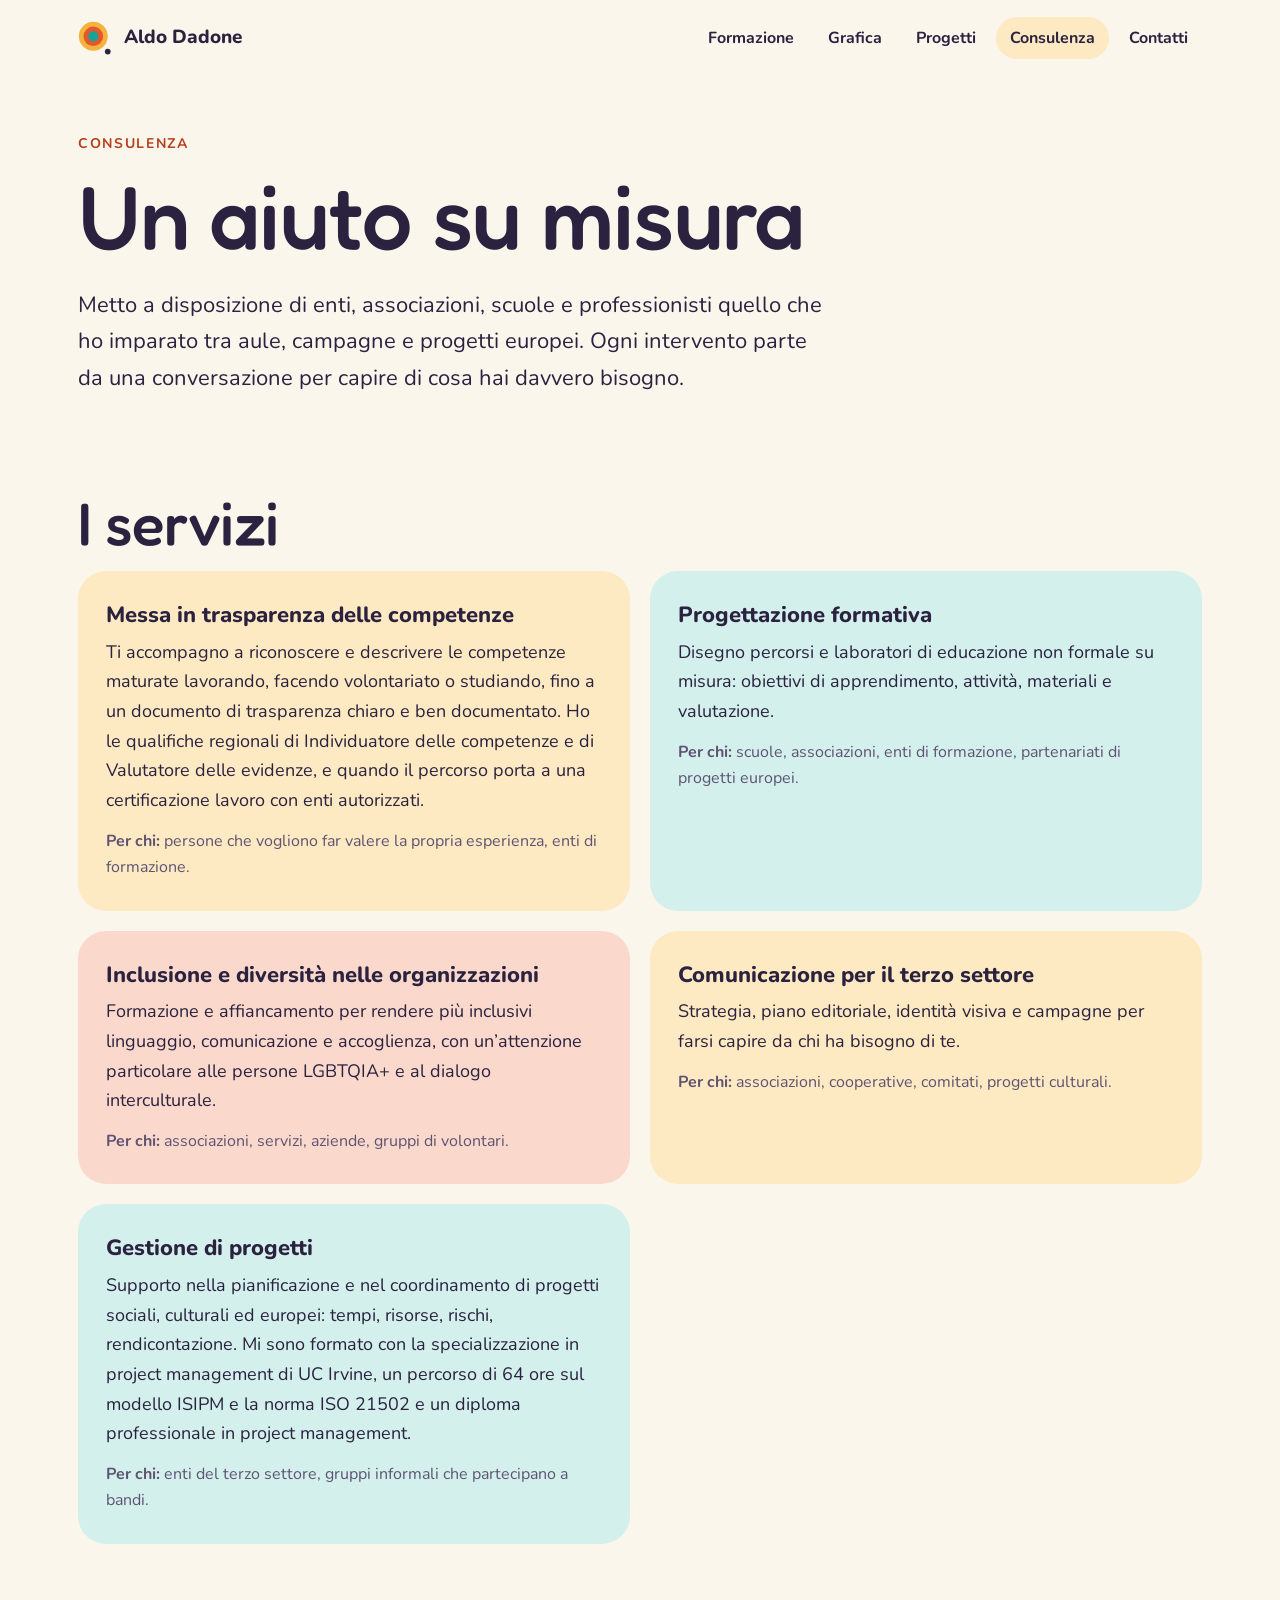
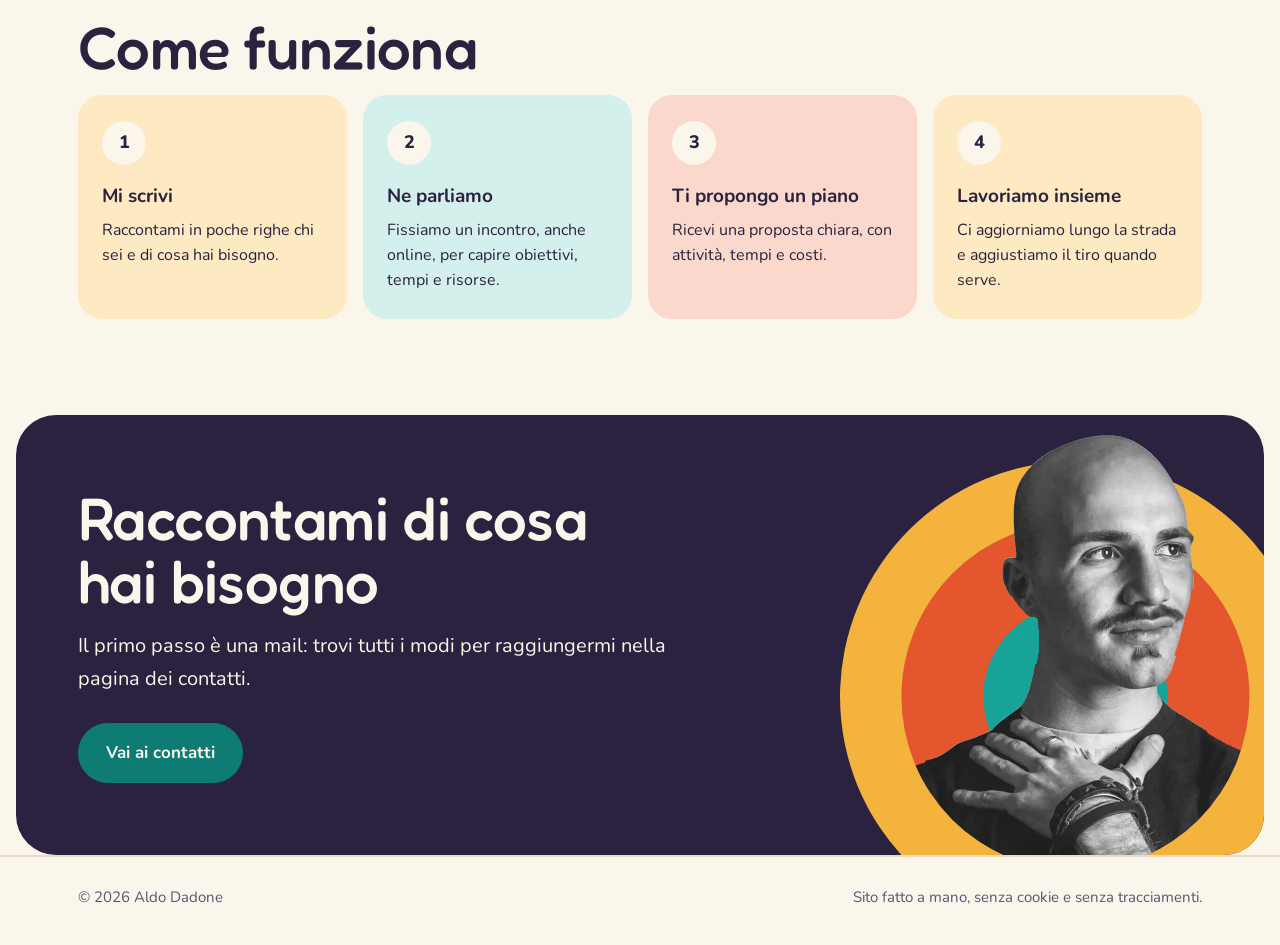
==== consulenza.html @ b2919d9d "Add files via upload" ====
<!doctype html>
<html lang="it">
<head>
<meta charset="utf-8">
<meta name="viewport" content="width=device-width, initial-scale=1, viewport-fit=cover">
<title>Consulenza · Aldo Dadone</title>
<meta name="description" content="Messa in trasparenza delle competenze, progettazione formativa, inclusione, comunicazione per il terzo settore e gestione di progetti.">
<meta property="og:title" content="Consulenza · Aldo Dadone">
<meta property="og:description" content="Messa in trasparenza delle competenze, progettazione formativa, inclusione, comunicazione per il terzo settore e gestione di progetti.">
<meta property="og:type" content="website">
<meta property="og:image" content="https://aldodadone.github.io/img/og.jpg">
<meta property="og:image:width" content="1200">
<meta property="og:image:height" content="630">
<meta name="twitter:card" content="summary_large_image">
<link rel="icon" href="img/icona.svg" type="image/svg+xml">
<link rel="stylesheet" href="css/style.css">
</head>
<body>
<header>
  <div class="wrap testata">
    <a class="marchio" href="index.html" aria-label="Aldo Dadone, pagina iniziale">
      <svg viewBox="0 0 40 40" aria-hidden="true"><circle cx="18" cy="18" r="17" fill="#F3B33D"/><circle cx="18" cy="18" r="11.5" fill="#E4572E"/><circle cx="18" cy="18" r="6" fill="#17A398"/><circle cx="35" cy="36" r="3.4" fill="currentColor"/></svg>
      Aldo Dadone
    </a>
    <nav aria-label="Pagine"><ul><li><a href="formazione.html">Formazione</a></li><li><a href="grafica.html">Grafica</a></li><li><a href="progetti.html">Progetti</a></li><li><a href="consulenza.html" aria-current="page">Consulenza</a></li><li><a href="contatti.html">Contatti</a></li></ul></nav>
    <details class="menu"><summary>Menu</summary><ul><li><a href="formazione.html">Formazione</a></li><li><a href="grafica.html">Grafica</a></li><li><a href="progetti.html">Progetti</a></li><li><a href="consulenza.html" aria-current="page">Consulenza</a></li><li><a href="contatti.html">Contatti</a></li></ul></details>
  </div>
</header>
<main>
<section class="wrap testa-pagina">
    <p class="occhiello">Consulenza</p>
    <h1>Un aiuto su misura</h1>
    <p class="lead">Metto a disposizione di enti, associazioni, scuole e professionisti quello che ho imparato tra aule, campagne e progetti europei. Ogni intervento parte da una conversazione per capire di cosa hai davvero bisogno.</p>
  </section>

  <section class="wrap blocco" aria-labelledby="t-serv">
    <h2 id="t-serv">I servizi</h2>
    <div class="schede due">
      <article class="scheda"><h3>Messa in trasparenza delle competenze</h3><p>Ti accompagno a riconoscere e descrivere le competenze maturate lavorando, facendo volontariato o studiando, fino a un documento di trasparenza chiaro e ben documentato. Ho le qualifiche regionali di Individuatore delle competenze e di Valutatore delle evidenze, e quando il percorso porta a una certificazione lavoro con enti autorizzati.</p><p class="chi"><b>Per chi:</b> persone che vogliono far valere la propria esperienza, enti di formazione.</p></article>
      <article class="scheda"><h3>Progettazione formativa</h3><p>Disegno percorsi e laboratori di educazione non formale su misura: obiettivi di apprendimento, attività, materiali e valutazione.</p><p class="chi"><b>Per chi:</b> scuole, associazioni, enti di formazione, partenariati di progetti europei.</p></article>
      <article class="scheda"><h3>Inclusione e diversità nelle organizzazioni</h3><p>Formazione e affiancamento per rendere più inclusivi linguaggio, comunicazione e accoglienza, con un’attenzione particolare alle persone LGBTQIA+ e al dialogo interculturale.</p><p class="chi"><b>Per chi:</b> associazioni, servizi, aziende, gruppi di volontari.</p></article>
      <article class="scheda"><h3>Comunicazione per il terzo settore</h3><p>Strategia, piano editoriale, identità visiva e campagne per farsi capire da chi ha bisogno di te.</p><p class="chi"><b>Per chi:</b> associazioni, cooperative, comitati, progetti culturali.</p></article>
      <article class="scheda"><h3>Gestione di progetti</h3><p>Supporto nella pianificazione e nel coordinamento di progetti sociali, culturali ed europei: tempi, risorse, rischi, rendicontazione. Mi sono formato con la specializzazione in project management di UC Irvine, un percorso di 64 ore sul modello ISIPM e la norma ISO 21502 e un diploma professionale in project management.</p><p class="chi"><b>Per chi:</b> enti del terzo settore, gruppi informali che partecipano a bandi.</p></article>
    </div>
  </section>

  <section class="wrap blocco" aria-labelledby="t-passi">
    <h2 id="t-passi">Come funziona</h2>
    <ol class="ciclo">
      <li><b>Mi scrivi</b><p>Raccontami in poche righe chi sei e di cosa hai bisogno.</p></li>
      <li><b>Ne parliamo</b><p>Fissiamo un incontro, anche online, per capire obiettivi, tempi e risorse.</p></li>
      <li><b>Ti propongo un piano</b><p>Ricevi una proposta chiara, con attività, tempi e costi.</p></li>
      <li><b>Lavoriamo insieme</b><p>Ci aggiorniamo lungo la strada e aggiustiamo il tiro quando serve.</p></li>
    </ol>
  </section>
  <section class="invito"><div class="wrap"><h2>Raccontami di cosa hai bisogno</h2><p>Il primo passo è una mail: trovi tutti i modi per raggiungermi nella pagina dei contatti.</p><a class="btn btn-pieno" href="contatti.html">Vai ai contatti</a></div><svg class="medaglione" viewBox="-24 0 948 994" role="img" aria-label="Ritratto di Aldo Dadone"><defs><clipPath id="cornice5"><circle cx="450" cy="520" r="346"/><rect x="-200" y="-200" width="1300" height="720"/></clipPath></defs><circle cx="450" cy="520" r="468" fill="#F3B33D"/><circle cx="450" cy="520" r="346" fill="#E4572E"/><circle cx="450" cy="520" r="183" fill="#17A398"/><image href="img/foto_cta.webp" x="0" y="0" width="900" height="904" clip-path="url(#cornice5)"/></svg></section>
</main>
<footer>
  <div class="wrap">
    <span>© 2026 Aldo Dadone</span>
    <span>Sito fatto a mano, senza cookie e senza tracciamenti.</span>
  </div>
</footer>
</body>
</html>
---- css/style.css ----
@font-face{font-family:Fredoka;font-weight:500;font-display:swap;src:url(../fonts/fredoka-latin-500-normal.woff2) format("woff2");unicode-range:U+0000-00FF,U+0131,U+0152-0153,U+02BB-02BC,U+02C6,U+02DA,U+02DC,U+0304,U+0308,U+0329,U+2000-206F,U+20AC,U+2122,U+2191,U+2193,U+2212,U+2215,U+FEFF,U+FFFD}
@font-face{font-family:Nunito;font-weight:400;font-display:swap;src:url(../fonts/nunito-latin-400-normal.woff2) format("woff2");unicode-range:U+0000-00FF,U+0131,U+0152-0153,U+02BB-02BC,U+02C6,U+02DA,U+02DC,U+0304,U+0308,U+0329,U+2000-206F,U+20AC,U+2122,U+2191,U+2193,U+2212,U+2215,U+FEFF,U+FFFD}
@font-face{font-family:Nunito;font-weight:700;font-display:swap;src:url(../fonts/nunito-latin-700-normal.woff2) format("woff2");unicode-range:U+0000-00FF,U+0131,U+0152-0153,U+02BB-02BC,U+02C6,U+02DA,U+02DC,U+0304,U+0308,U+0329,U+2000-206F,U+20AC,U+2122,U+2191,U+2193,U+2212,U+2215,U+FEFF,U+FFFD}
@font-face{font-family:Nunito;font-weight:800;font-display:swap;src:url(../fonts/nunito-latin-800-normal.woff2) format("woff2");unicode-range:U+0000-00FF,U+0131,U+0152-0153,U+02BB-02BC,U+02C6,U+02DA,U+02DC,U+0304,U+0308,U+0329,U+2000-206F,U+20AC,U+2122,U+2191,U+2193,U+2212,U+2215,U+FEFF,U+FFFD}
@font-face{font-family:Fredoka;font-weight:500;font-display:swap;src:url(../fonts/fredoka-latin-ext-500-normal.woff2) format("woff2");unicode-range:U+0100-02BA,U+02BD-02C5,U+02C7-02CC,U+02CE-02D7,U+02DD-02FF,U+1D00-1DBF,U+1E00-1E9F,U+1EF2-1EFF,U+2020,U+20A0-20AB,U+20AD-20C0,U+2113,U+2C60-2C7F,U+A720-A7FF}
@font-face{font-family:Nunito;font-weight:400;font-display:swap;src:url(../fonts/nunito-latin-ext-400-normal.woff2) format("woff2");unicode-range:U+0100-02BA,U+02BD-02C5,U+02C7-02CC,U+02CE-02D7,U+02DD-02FF,U+1D00-1DBF,U+1E00-1E9F,U+1EF2-1EFF,U+2020,U+20A0-20AB,U+20AD-20C0,U+2113,U+2C60-2C7F,U+A720-A7FF}
@font-face{font-family:Nunito;font-weight:700;font-display:swap;src:url(../fonts/nunito-latin-ext-700-normal.woff2) format("woff2");unicode-range:U+0100-02BA,U+02BD-02C5,U+02C7-02CC,U+02CE-02D7,U+02DD-02FF,U+1D00-1DBF,U+1E00-1E9F,U+1EF2-1EFF,U+2020,U+20A0-20AB,U+20AD-20C0,U+2113,U+2C60-2C7F,U+A720-A7FF}
@font-face{font-family:Nunito;font-weight:800;font-display:swap;src:url(../fonts/nunito-latin-ext-800-normal.woff2) format("woff2");unicode-range:U+0100-02BA,U+02BD-02C5,U+02C7-02CC,U+02CE-02D7,U+02DD-02FF,U+1D00-1DBF,U+1E00-1E9F,U+1EF2-1EFF,U+2020,U+20A0-20AB,U+20AD-20C0,U+2113,U+2C60-2C7F,U+A720-A7FF}


:root{
  --crema:#FBF6EC; --prugna:#2B2240; --terracotta:#E4572E; --terracotta-scuro:#B83F1C; --acqua:#17A398; --acqua-scuro:#0E7C73;
  --senape:#F3B33D; --senape-chiaro:#FDE9C2; --acqua-chiaro:#D3F0EC; --terracotta-chiaro:#FAD9CC;
  --fondo:var(--crema); --testo:var(--prugna); --tenue:#5E5373; --linea:#E7DBC5;
  --t1:var(--senape-chiaro); --t2:var(--acqua-chiaro); --t3:var(--terracotta-chiaro);
  --banda:var(--prugna); --banda-testo:var(--crema);
  --pulsante:var(--acqua-scuro); --pulsante-testo:var(--crema); --occhiello:var(--terracotta-scuro);
  --titoli:Fredoka,"Trebuchet MS",sans-serif; --testi:Nunito,"Segoe UI",Arial,sans-serif;
  color-scheme:light;
}
@media (prefers-color-scheme:dark){
  :root:not([data-theme="light"]){
    --fondo:var(--prugna); --testo:var(--crema); --tenue:#CDC3DB; --linea:#4A4064;
    --t1:#3D3356; --t2:#363A55; --t3:#45304C; --banda:#1F1830; --banda-testo:var(--crema);
    --pulsante:var(--senape); --pulsante-testo:var(--prugna); --occhiello:#F4A68E; color-scheme:dark;
  }
}
:root[data-theme="dark"]{
  --fondo:var(--prugna); --testo:var(--crema); --tenue:#CDC3DB; --linea:#4A4064;
  --t1:#3D3356; --t2:#363A55; --t3:#45304C; --banda:#1F1830; --banda-testo:var(--crema);
  --pulsante:var(--senape); --pulsante-testo:var(--prugna); --occhiello:#F4A68E; color-scheme:dark;
}
:root{box-sizing:border-box;padding-top:env(safe-area-inset-top,0px);padding-bottom:env(safe-area-inset-bottom,0px)}
html{scroll-padding-top:calc(env(safe-area-inset-top,0px) + 80px);scroll-behavior:smooth}
@media (prefers-reduced-motion:reduce){html{scroll-behavior:auto}}
*,*::before,*::after{box-sizing:inherit}
body{margin:0;background:var(--fondo);color:var(--testo);font:400 18px/1.65 var(--testi);-webkit-font-smoothing:antialiased}
img{max-width:100%;display:block}
a{color:inherit}
:focus-visible{outline:3px solid var(--acqua);outline-offset:3px;border-radius:8px}
.wrap{max-width:1180px;margin:0 auto;padding-inline:28px}
.occhiello{font-weight:700;font-size:14px;letter-spacing:.12em;text-transform:uppercase;color:var(--occhiello);margin:0 0 14px}
h1,h2{font-family:var(--titoli);font-weight:500;line-height:1.05;margin:0;letter-spacing:-.01em}
h3{font-weight:800;font-size:22px;line-height:1.3;margin:0 0 8px}
.btn{display:inline-flex;align-items:center;gap:10px;border-radius:999px;padding:14px 26px;font-weight:700;font-size:17px;text-decoration:none;border:2px solid transparent;transition:background .15s}
.btn-pieno{background:var(--pulsante);color:var(--pulsante-testo)}
.btn-pieno:hover{filter:brightness(1.08)}
.btn-vuoto{border-color:var(--testo)}
.btn-vuoto:hover{background:var(--t1)}

/* testata */
header{position:sticky;top:env(safe-area-inset-top,0px);z-index:10;background:var(--fondo)}
body::before{content:"";position:fixed;inset:0 0 auto;height:env(safe-area-inset-top,0px);z-index:11;background:var(--fondo)}
.testata{display:flex;align-items:center;gap:24px;height:76px}
.marchio{display:flex;align-items:center;gap:12px;text-decoration:none;font-weight:800;font-size:19px}
.marchio svg{width:34px;height:34px;flex:none}
nav ul{display:flex;gap:6px;list-style:none;margin:0;padding:0}
nav a{display:block;padding:8px 14px;border-radius:999px;text-decoration:none;font-weight:700;font-size:16px}
nav a:hover{background:var(--t2)}
.testata nav{margin-left:auto}
.lingua{display:flex;border:2px solid var(--testo);border-radius:999px;overflow:hidden;font-weight:800;font-size:14px}
.lingua a,.lingua span{padding:5px 12px;text-decoration:none}
.lingua span{background:var(--testo);color:var(--fondo)}
.menu{display:none}

/* apertura */
.apertura{display:grid;grid-template-columns:1.1fr .9fr;gap:40px;align-items:end;padding-top:40px}
.apertura .testo{padding-bottom:88px}
.apertura h1{font-size:clamp(64px,9vw,128px);margin-bottom:28px}
.apertura .lead{font-size:clamp(19px,1.8vw,22px);max-width:30em;margin:0 0 36px}
.azioni{display:flex;flex-wrap:wrap;gap:14px}
.ritratto{align-self:end;margin-right:-28px}
.ritratto img{width:100%;height:auto}

/* tre porte */
.porte{padding-block:96px 40px}
.porte h2,.lavori h2,.contatti h2{font-size:clamp(44px,5vw,64px);margin-bottom:16px}
.intro{max-width:36em;color:var(--tenue);margin:0 0 44px}
.griglia3{display:grid;grid-template-columns:repeat(3,1fr);gap:20px}
.porta{border-radius:28px;padding:32px 30px 30px;display:flex;flex-direction:column;text-decoration:none}
.porta:nth-child(1){background:var(--t1)} .porta:nth-child(2){background:var(--t2)} .porta:nth-child(3){background:var(--t3)}
.porta p{margin:0 0 24px;flex:1}
.porta .vai{font-weight:800;text-decoration:underline;text-underline-offset:4px;text-decoration-thickness:2px}
.porta:hover .vai{text-decoration-color:var(--terracotta)}
.porta .icona{width:52px;height:52px;border-radius:50%;display:grid;place-items:center;margin-bottom:22px;background:var(--fondo)}
.porta .icona svg{width:26px;height:26px}

/* lavori */
.lavori{padding-block:72px 96px}
.mosaico{columns:3;column-gap:20px}
.lavoro{break-inside:avoid;margin:0 0 20px;border-radius:24px;overflow:hidden;background:var(--t1)}
.lavoro:nth-child(3n+2){background:var(--t2)} .lavoro:nth-child(3n){background:var(--t3)}
.lavoro img{width:100%;height:auto}
.lavoro figcaption{padding:18px 22px 22px}
.lavoro figcaption b{display:block;font-weight:800;font-size:19px;line-height:1.3}
.lavoro figcaption span{display:block;color:var(--tenue);font-size:16px;line-height:1.5;margin-top:4px}

/* chi sono */
.banda{background:var(--banda);color:var(--banda-testo);border-radius:40px;margin:0 16px;padding:96px 0}
.banda .wrap{display:grid;grid-template-columns:1.2fr 1fr;gap:56px;align-items:center}
.banda blockquote{margin:0;font-family:var(--titoli);font-weight:500;font-size:clamp(44px,4.6vw,60px);line-height:1.1}
.banda .occhiello{color:var(--senape)}
.banda p{margin:0 0 20px}
.banda .btn-vuoto{border-color:var(--banda-testo)}
.banda .btn-vuoto:hover{background:#3D3356}

/* contatti */
.contatti{position:relative;overflow:hidden;padding-block:120px}
.contatti .wrap{position:relative;z-index:1}
.contatti p{max-width:30em;margin:0 0 32px;font-size:20px}
.cerchi{position:absolute;right:-120px;bottom:-140px;width:460px;height:460px;z-index:0}
footer{border-top:2px solid var(--linea);padding:28px 0 36px;color:var(--tenue);font-size:15px}
footer .wrap{display:flex;flex-wrap:wrap;justify-content:space-between;gap:12px}

@media (max-width:960px){
  .apertura{grid-template-columns:1fr;gap:0;padding-top:24px}
  .apertura .testo{padding-bottom:24px}
  .ritratto{max-width:520px;justify-self:end;margin-right:-28px}
  .griglia3{grid-template-columns:1fr}
  .mosaico{columns:2}
  .banda .wrap{grid-template-columns:1fr;gap:28px}
  .testata nav{display:none}
  .menu{display:block;margin-left:auto;position:relative}
  .menu summary{list-style:none;cursor:pointer;font-weight:800;padding:8px 16px;border:2px solid var(--testo);border-radius:999px}
  .menu summary::-webkit-details-marker{display:none}
  .menu ul{position:absolute;right:0;top:52px;background:var(--fondo);border:2px solid var(--testo);border-radius:20px;padding:10px;list-style:none;margin:0;min-width:200px}
  .menu a{display:block;padding:10px 14px;border-radius:12px;text-decoration:none;font-weight:700}
  .menu a:hover{background:var(--t2)}
}
@media (max-width:600px){
  body{font-size:17px}
  .wrap{padding-inline:20px}
  .ritratto{justify-self:end;margin-right:-20px;max-width:88%}
  .mosaico{columns:1}
  .banda{margin:0 8px;border-radius:28px;padding:64px 0}
  .porte{padding-top:64px}
  .contatti{padding-block:80px 160px}
  .cerchi{width:300px;height:300px;right:-90px;bottom:-110px}
  .lingua{display:none}
}

/* pagine interne */
nav a[aria-current="page"]{background:var(--t1)}
.menu a[aria-current="page"]{background:var(--t1)}
.testa-pagina{padding-block:56px 24px;position:relative}
.testa-pagina h1{font-size:clamp(56px,7vw,96px);margin-bottom:24px}
.testa-pagina .lead{font-size:clamp(19px,1.8vw,22px);max-width:34em;margin:0}
.blocco{padding-block:72px 0}
.blocco h2{font-size:clamp(44px,5vw,60px);margin-bottom:16px}
.blocco:last-of-type{padding-bottom:96px}
.ciclo{list-style:none;margin:0;padding:0;display:grid;grid-template-columns:repeat(4,1fr);gap:16px;counter-reset:c}
.ciclo li{border-radius:24px;padding:26px 24px;background:var(--t1);counter-increment:c;position:relative}
.ciclo li:nth-child(2){background:var(--t2)} .ciclo li:nth-child(3){background:var(--t3)} .ciclo li:nth-child(4){background:var(--t1)}
.ciclo li::before{content:counter(c);display:grid;place-items:center;width:44px;height:44px;border-radius:50%;background:var(--fondo);font-weight:800;margin-bottom:16px}
.ciclo b{display:block;font-size:19px;margin-bottom:6px}
.ciclo p{margin:0;font-size:16px;line-height:1.55}
.schede{display:grid;grid-template-columns:repeat(3,1fr);gap:20px}
.schede.due{grid-template-columns:repeat(2,1fr)}
.scheda{border-radius:28px;padding:30px 28px;background:var(--t1)}
.scheda:nth-child(3n+2){background:var(--t2)} .scheda:nth-child(3n){background:var(--t3)}
.scheda p{margin:0 0 12px}
.scheda p:last-child{margin-bottom:0}
.scheda .chi{font-size:16px;color:var(--tenue)}
.scheda .ruolo{font-size:16px}
.scheda .quando{font-weight:800;font-size:15px;color:var(--occhiello);margin:0 0 8px}
.scheda a.vai{font-weight:800;text-underline-offset:4px;text-decoration-thickness:2px}
.temi{display:flex;flex-wrap:wrap;gap:12px;list-style:none;margin:0;padding:0}
.temi li{border-radius:999px;padding:12px 22px;font-weight:700;background:var(--t2)}
.temi li:nth-child(3n+2){background:var(--t1)} .temi li:nth-child(3n){background:var(--t3)}
.percorso{list-style:none;margin:0;padding:0;border-left:3px solid var(--linea);margin-left:10px}
.percorso li{position:relative;padding:0 0 32px 34px;max-width:46em}
.percorso li::before{content:"";position:absolute;left:-12px;top:6px;width:21px;height:21px;border-radius:50%;background:var(--senape);border:4px solid var(--fondo)}
.percorso li:nth-child(3n+2)::before{background:var(--terracotta)} .percorso li:nth-child(3n)::before{background:var(--acqua)}
.percorso .quando{font-weight:800;font-size:15px;color:var(--occhiello)}
.percorso b{display:block;font-size:20px;margin:2px 0 4px}
.percorso p{margin:0}
.elenco{margin:0;padding:0;list-style:none;display:grid;gap:12px;max-width:46em}
.elenco li{padding-left:30px;position:relative}
.elenco li::before{content:"";position:absolute;left:0;top:.5em;width:14px;height:14px;border-radius:50%;background:var(--acqua)}
.invito{margin:96px 16px 0;border-radius:40px;background:var(--banda);color:var(--banda-testo);padding:72px 0;position:relative;overflow:hidden}
.invito h2{font-size:clamp(44px,5vw,60px);margin-bottom:16px;max-width:14em}
.invito p{max-width:32em;margin:0 0 28px;font-size:20px}
.invito .wrap{position:relative;z-index:1}
.invito .cerchi{right:-140px;bottom:-170px;width:420px;height:420px}
.consulenza-home{padding-block:24px 96px}
.consulenza-home .riquadro{border-radius:40px;background:var(--t2);padding:56px;display:grid;grid-template-columns:1.1fr 1fr;gap:40px;align-items:center}
.consulenza-home h2{font-size:clamp(44px,5vw,60px);margin-bottom:16px}
.consulenza-home p{margin:0 0 24px}
.consulenza-home ul{margin:0;padding:0;list-style:none;display:grid;gap:10px}
.consulenza-home li{background:var(--fondo);border-radius:999px;padding:12px 22px;font-weight:700}
.contatti-grandi{display:grid;grid-template-columns:repeat(2,1fr);gap:20px}
.contatto{border-radius:28px;padding:34px 30px;background:var(--t1);text-decoration:none;display:block}
.contatto:nth-child(2){background:var(--t2)}
.contatto .etichetta{display:block;font-weight:800;color:var(--tenue);font-size:15px;margin-bottom:6px}
.contatto .valore{display:block;font-weight:800;font-size:clamp(22px,2.6vw,30px);word-break:break-word}
.contatto:hover .valore{text-decoration:underline;text-underline-offset:5px;text-decoration-thickness:2px}
.altri-lavori{text-align:left;margin-top:8px}
@media (max-width:960px){
  .ciclo{grid-template-columns:repeat(2,1fr)}
  .schede,.schede.due{grid-template-columns:1fr}
  .consulenza-home .riquadro{grid-template-columns:1fr;padding:40px 28px}
  .contatti-grandi{grid-template-columns:1fr}
}
@media (max-width:600px){
  .ciclo{grid-template-columns:1fr}
  .invito{margin:72px 8px 0;border-radius:28px;padding:56px 0 150px}
  .invito .cerchi{width:280px;height:280px;right:-80px;bottom:-110px}
  .consulenza-home .riquadro{border-radius:28px;padding:32px 22px}
}

/* foto nel riquadro finale */
.invito{min-height:440px;display:flex;align-items:center}
.invito .wrap{z-index:2;width:100%}
.invito .ritratto-cta{position:absolute;right:0;bottom:0;height:min(100%,460px);width:auto;z-index:1;pointer-events:none}
@media (min-width:961px){.invito .wrap{padding-right:min(440px,38vw)}}
@media (max-width:960px){
  .invito{display:block;padding-bottom:330px}
  .invito .ritratto-cta{height:310px}
}
@media (max-width:600px){
  .invito{padding-bottom:290px}
  .invito .ritratto-cta{height:270px}
}

.invito .cerchi{right:12px;top:-24px;bottom:auto;width:340px;height:340px}
@media (max-width:960px){.invito .cerchi{right:4px;top:auto;bottom:92px;width:250px;height:250px}}
@media (max-width:600px){.invito .cerchi{right:0;top:auto;bottom:80px;width:220px;height:220px}}
@media (min-width:961px){.invito .ritratto-cta{height:min(90%,400px)}.invito .cerchi{top:20px;right:20px;width:330px;height:330px}}

/* cerchi grandi dietro la foto */
main{overflow-x:clip}
.ritratto{position:relative;overflow:hidden;padding-top:9%}
.ritratto img{position:relative;z-index:1}
.ritratto .cerchi-foto{position:absolute;left:50%;bottom:-16%;width:104%;height:auto;transform:translateX(-50%);z-index:0}
@media (min-width:961px){
  .invito .wrap{padding-right:min(520px,45vw)}
  .invito .cerchi{top:auto;right:-90px;bottom:-150px;width:560px;height:560px}
}
@media (max-width:960px){.invito .cerchi{top:auto;right:-76px;bottom:-120px;width:460px;height:460px}}
@media (max-width:600px){.invito .cerchi{right:-66px;bottom:-100px;width:400px;height:400px}}
.ritratto{overflow:visible;clip-path:inset(-60% -60% 0 -60%)}
.ritratto .cerchi-foto{width:116%;bottom:-24%}
@media (min-width:961px){.invito .wrap{padding-right:min(560px,50vw)}}
/* margini laterali su tablet e telefono */
@media (max-width:960px){
  .ritratto{justify-self:center;margin:0 auto;max-width:min(78%,440px)}
  .banda,.invito{margin-left:28px;margin-right:28px}
}
@media (max-width:600px){
  .ritratto{max-width:min(80%,340px)}
  .banda,.invito{margin-left:20px;margin-right:20px}
}

/* medaglione: foto nella cornice circolare */
.ritratto{clip-path:none;overflow:visible;padding-top:0;margin-right:0;align-self:center}
.ritratto .medaglione{display:block;width:100%;height:auto}
.apertura{align-items:center;padding-bottom:32px}
.apertura .testo{padding-bottom:24px}
.invito .medaglione{position:absolute;right:-50px;bottom:-80px;height:500px;width:auto;z-index:1;pointer-events:none}
@media (max-width:960px){
  .ritratto{max-width:min(70%,420px)}
  .invito .medaglione{height:420px;right:-40px;bottom:-90px}
}
@media (max-width:600px){
  .ritratto{max-width:min(82%,340px)}
  .invito .medaglione{height:340px;right:-30px;bottom:-70px}
}
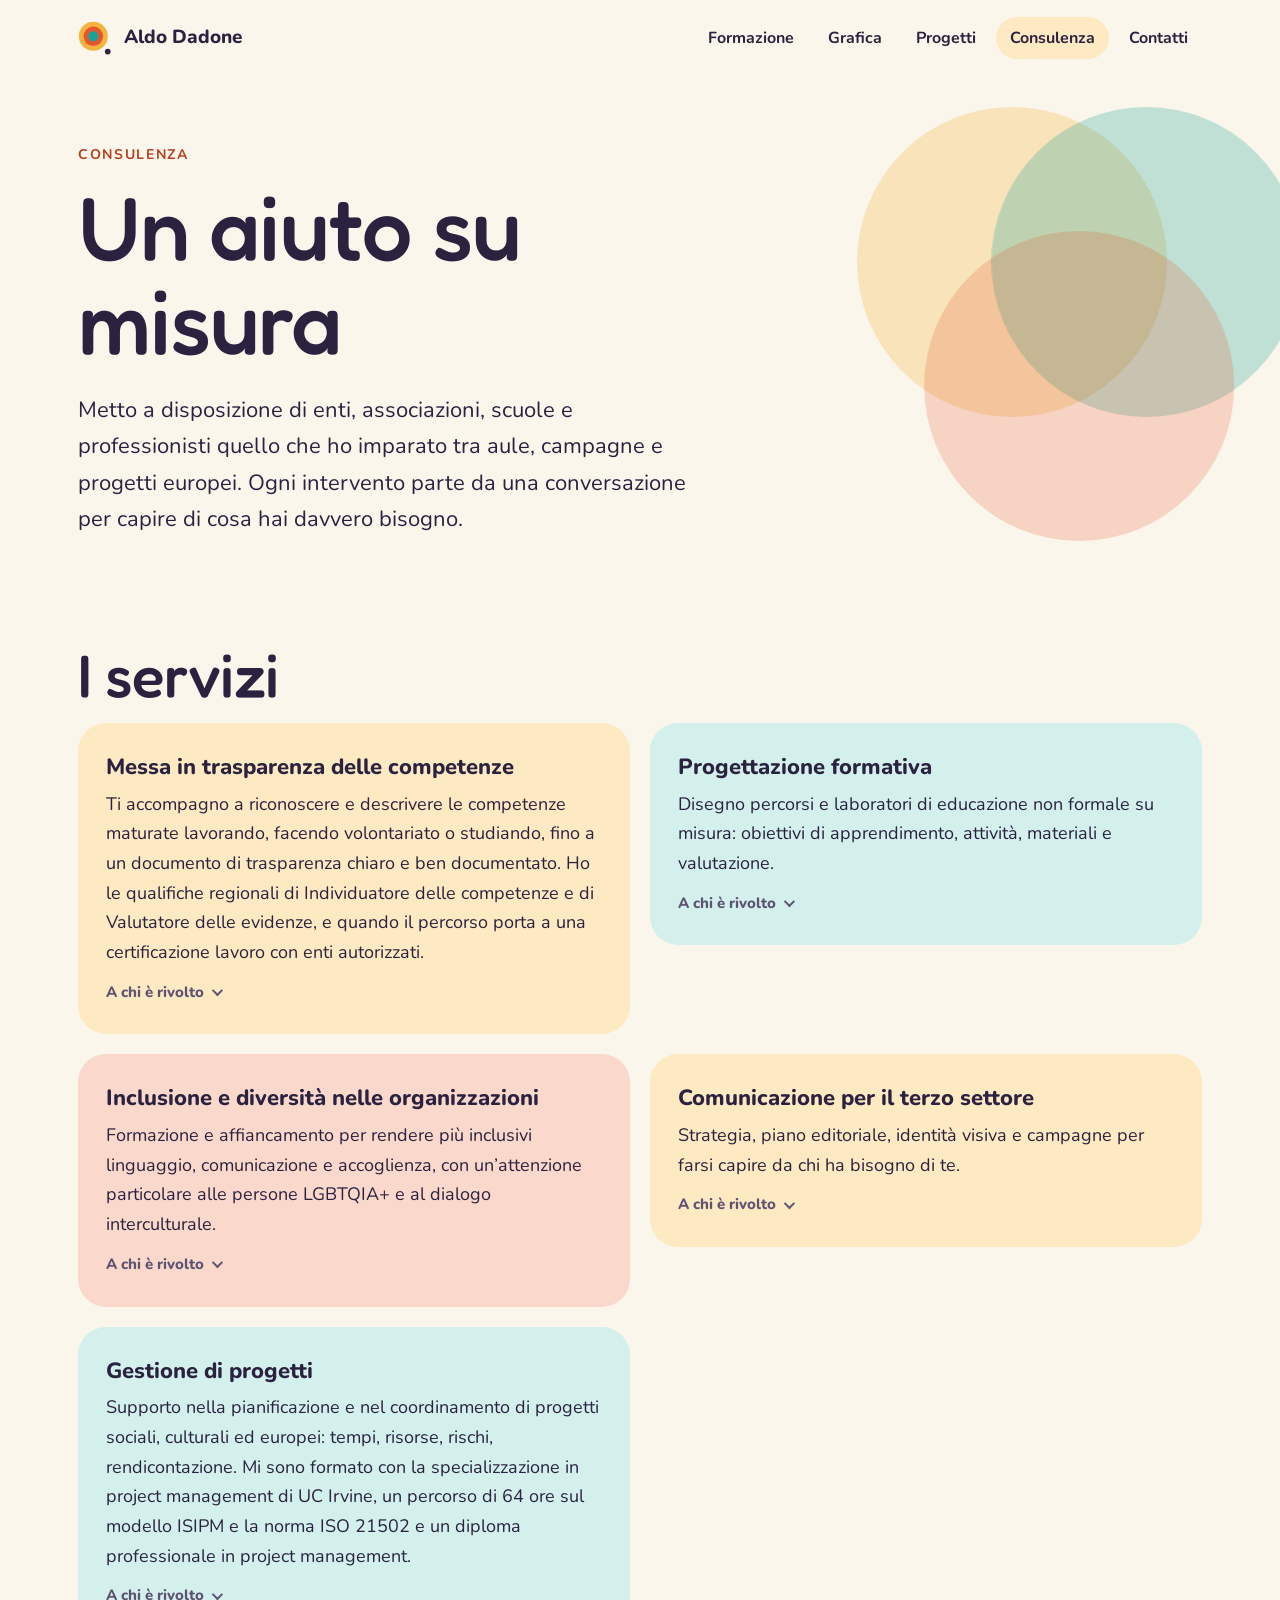
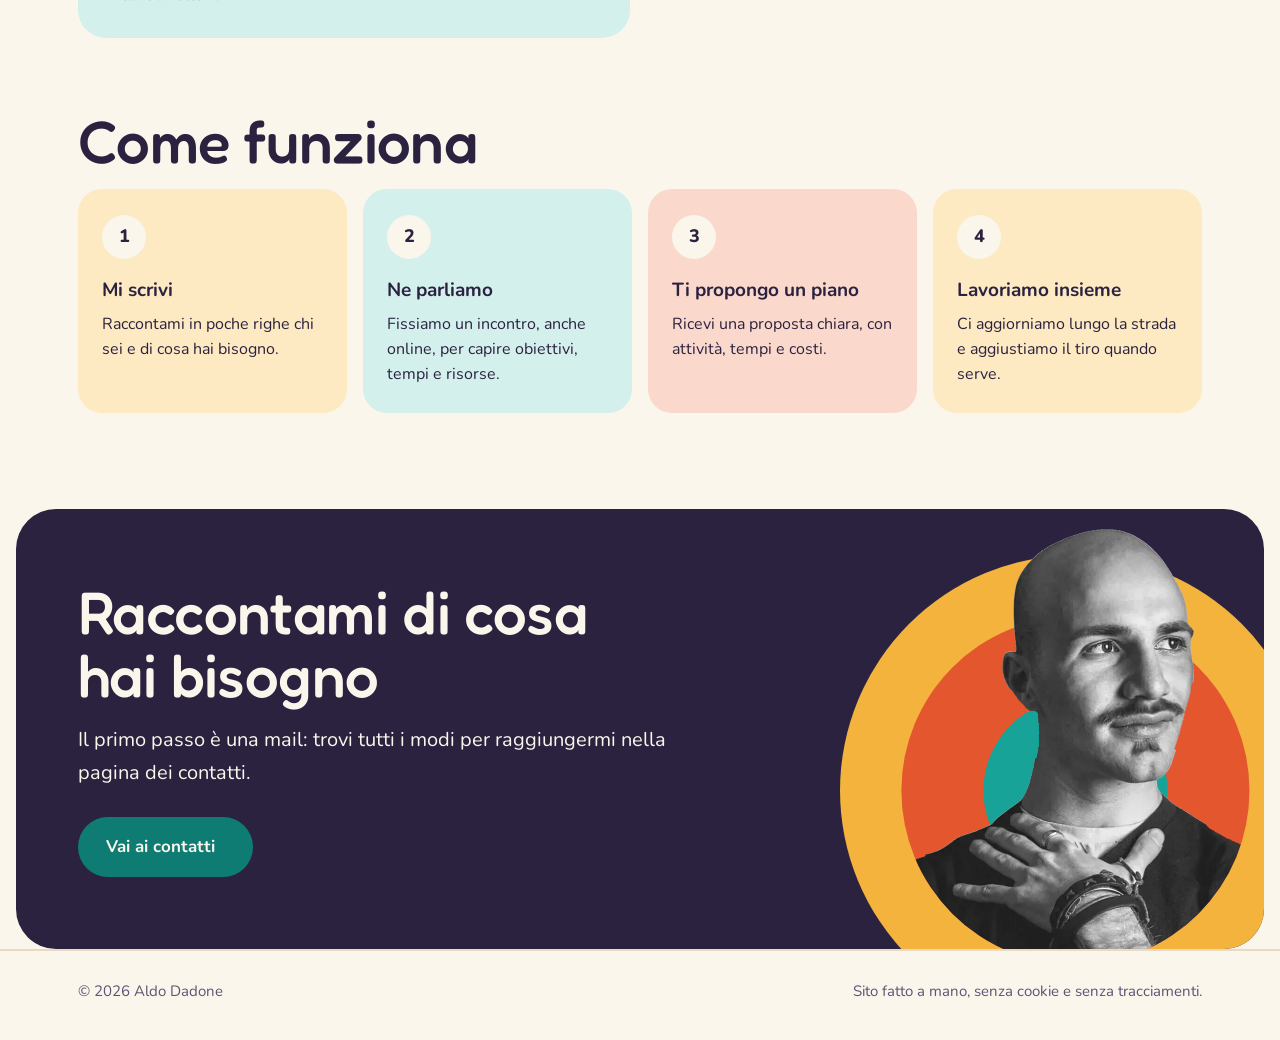
==== commit 0abae51e: "Add files via upload" ====
--- a/consulenza.html
+++ b/consulenza.html
@@ -27,7 +27,7 @@
   </div>
 </header>
 <main>
-<section class="wrap testa-pagina">
+<div class="sfondo-wrap" aria-hidden="true"><svg class="sfondo" viewBox="0 0 1200 760" preserveAspectRatio="xMidYMin meet"><circle cx="960" cy="180" r="150" fill="#F3B33D" fill-opacity="0.28" style="--dx:-260px;--dy:-120px;animation:incontro 0.77s cubic-bezier(.2,.8,.2,1) 0.06s both"/><circle cx="1090" cy="180" r="150" fill="#17A398" fill-opacity="0.26" style="--dx:260px;--dy:-120px;animation:incontro 0.77s cubic-bezier(.2,.8,.2,1) 0.14s both"/><circle cx="1025" cy="300" r="150" fill="#E4572E" fill-opacity="0.22" style="--dx:0px;--dy:260px;animation:incontro 0.77s cubic-bezier(.2,.8,.2,1) 0.22s both"/></svg></div><section class="wrap testa-pagina">
     <p class="occhiello">Consulenza</p>
     <h1>Un aiuto su misura</h1>
     <p class="lead">Metto a disposizione di enti, associazioni, scuole e professionisti quello che ho imparato tra aule, campagne e progetti europei. Ogni intervento parte da una conversazione per capire di cosa hai davvero bisogno.</p>
@@ -36,11 +36,11 @@
   <section class="wrap blocco" aria-labelledby="t-serv">
     <h2 id="t-serv">I servizi</h2>
     <div class="schede due">
-      <article class="scheda"><h3>Messa in trasparenza delle competenze</h3><p>Ti accompagno a riconoscere e descrivere le competenze maturate lavorando, facendo volontariato o studiando, fino a un documento di trasparenza chiaro e ben documentato. Ho le qualifiche regionali di Individuatore delle competenze e di Valutatore delle evidenze, e quando il percorso porta a una certificazione lavoro con enti autorizzati.</p><p class="chi"><b>Per chi:</b> persone che vogliono far valere la propria esperienza, enti di formazione.</p></article>
-      <article class="scheda"><h3>Progettazione formativa</h3><p>Disegno percorsi e laboratori di educazione non formale su misura: obiettivi di apprendimento, attività, materiali e valutazione.</p><p class="chi"><b>Per chi:</b> scuole, associazioni, enti di formazione, partenariati di progetti europei.</p></article>
-      <article class="scheda"><h3>Inclusione e diversità nelle organizzazioni</h3><p>Formazione e affiancamento per rendere più inclusivi linguaggio, comunicazione e accoglienza, con un’attenzione particolare alle persone LGBTQIA+ e al dialogo interculturale.</p><p class="chi"><b>Per chi:</b> associazioni, servizi, aziende, gruppi di volontari.</p></article>
-      <article class="scheda"><h3>Comunicazione per il terzo settore</h3><p>Strategia, piano editoriale, identità visiva e campagne per farsi capire da chi ha bisogno di te.</p><p class="chi"><b>Per chi:</b> associazioni, cooperative, comitati, progetti culturali.</p></article>
-      <article class="scheda"><h3>Gestione di progetti</h3><p>Supporto nella pianificazione e nel coordinamento di progetti sociali, culturali ed europei: tempi, risorse, rischi, rendicontazione. Mi sono formato con la specializzazione in project management di UC Irvine, un percorso di 64 ore sul modello ISIPM e la norma ISO 21502 e un diploma professionale in project management.</p><p class="chi"><b>Per chi:</b> enti del terzo settore, gruppi informali che partecipano a bandi.</p></article>
+      <article class="scheda servizio" tabindex="0"><h3>Messa in trasparenza delle competenze</h3><p>Ti accompagno a riconoscere e descrivere le competenze maturate lavorando, facendo volontariato o studiando, fino a un documento di trasparenza chiaro e ben documentato. Ho le qualifiche regionali di Individuatore delle competenze e di Valutatore delle evidenze, e quando il percorso porta a una certificazione lavoro con enti autorizzati.</p><p class="perchi-tit">A chi è rivolto</p><div class="perchi"><div><ul class="tag"><li>Persone con esperienza da valorizzare</li><li>Enti di formazione</li></ul></div></div></article>
+      <article class="scheda servizio" tabindex="0"><h3>Progettazione formativa</h3><p>Disegno percorsi e laboratori di educazione non formale su misura: obiettivi di apprendimento, attività, materiali e valutazione.</p><p class="perchi-tit">A chi è rivolto</p><div class="perchi"><div><ul class="tag"><li>Scuole</li><li>Associazioni</li><li>Enti di formazione</li><li>Partenariati europei</li></ul></div></div></article>
+      <article class="scheda servizio" tabindex="0"><h3>Inclusione e diversità nelle organizzazioni</h3><p>Formazione e affiancamento per rendere più inclusivi linguaggio, comunicazione e accoglienza, con un’attenzione particolare alle persone LGBTQIA+ e al dialogo interculturale.</p><p class="perchi-tit">A chi è rivolto</p><div class="perchi"><div><ul class="tag"><li>Associazioni</li><li>Servizi</li><li>Aziende</li><li>Gruppi di volontari</li></ul></div></div></article>
+      <article class="scheda servizio" tabindex="0"><h3>Comunicazione per il terzo settore</h3><p>Strategia, piano editoriale, identità visiva e campagne per farsi capire da chi ha bisogno di te.</p><p class="perchi-tit">A chi è rivolto</p><div class="perchi"><div><ul class="tag"><li>Associazioni</li><li>Cooperative</li><li>Comitati</li><li>Progetti culturali</li></ul></div></div></article>
+      <article class="scheda servizio" tabindex="0"><h3>Gestione di progetti</h3><p>Supporto nella pianificazione e nel coordinamento di progetti sociali, culturali ed europei: tempi, risorse, rischi, rendicontazione. Mi sono formato con la specializzazione in project management di UC Irvine, un percorso di 64 ore sul modello ISIPM e la norma ISO 21502 e un diploma professionale in project management.</p><p class="perchi-tit">A chi è rivolto</p><div class="perchi"><div><ul class="tag"><li>Enti del terzo settore</li><li>Gruppi che partecipano a bandi</li></ul></div></div></article>
     </div>
   </section>
 
--- a/css/style.css
+++ b/css/style.css
@@ -265,3 +265,95 @@
   .ritratto{max-width:min(82%,340px)}
   .invito .medaglione{height:340px;right:-30px;bottom:-70px}
 }
+
+/* animazioni al passaggio del mouse */
+.cornice-img{overflow:hidden}
+.cornice-img img{display:block;width:100%;height:auto}
+.porta,.scheda,.contatto{position:relative;overflow:hidden;isolation:isolate}
+.porta>*,.scheda>*,.contatto>*{position:relative;z-index:1}
+@media (hover:hover) and (prefers-reduced-motion:no-preference){
+  /* card: un cerchio senape cresce dall'angolo */
+  .porta::before,.scheda::before,.contatto::before{content:"";position:absolute;z-index:0;right:-60px;bottom:-60px;width:120px;height:120px;border-radius:50%;background:var(--senape);opacity:.35;transform:scale(0);transition:transform .6s cubic-bezier(.2,.8,.2,1)}
+  .porta:hover::before,.scheda:hover::before,.contatto:hover::before{transform:scale(7)}
+  /* lavori: zoom nella cornice e titolo sottolineato */
+  .lavoro .cornice-img img{transition:transform .6s cubic-bezier(.2,.8,.2,1)}
+  .lavoro:hover .cornice-img img{transform:scale(1.06)}
+  .lavoro figcaption b{display:inline;background:linear-gradient(var(--terracotta),var(--terracotta)) left bottom/0 3px no-repeat;transition:background-size .4s}
+  .lavoro:hover figcaption b{background-size:100% 3px}
+  /* pulsanti: compare un pallino a destra */
+  .btn{transition:padding .3s,filter .15s,background .15s}
+  .btn::after{content:"";width:0;height:10px;border-radius:50%;background:currentColor;transition:width .3s,margin .3s;flex:none}
+  .btn:hover{padding-right:22px}
+  .btn:hover::after{width:10px}
+  /* menu: pallino terracotta sotto la voce */
+  nav a{position:relative}
+  nav a:hover{background:none}
+  nav a[aria-current="page"]:hover{background:var(--t1)}
+  nav a::after{content:"";position:absolute;left:50%;bottom:-2px;width:7px;height:7px;margin-left:-3.5px;border-radius:50%;background:var(--terracotta);transform:scale(0);transition:transform .3s cubic-bezier(.3,1.6,.5,1)}
+  nav a:hover::after{transform:scale(1)}
+  /* foto: gli anelli si allargano uno dopo l'altro */
+  .medaglione>circle{transform-box:fill-box;transform-origin:center;transition:transform .6s cubic-bezier(.2,.8,.2,1)}
+  .ritratto:hover .medaglione>circle:nth-of-type(1),.invito:hover .medaglione>circle:nth-of-type(1){transform:scale(1.04)}
+  .ritratto:hover .medaglione>circle:nth-of-type(2),.invito:hover .medaglione>circle:nth-of-type(2){transform:scale(1.06);transition-delay:.05s}
+  .ritratto:hover .medaglione>circle:nth-of-type(3),.invito:hover .medaglione>circle:nth-of-type(3){transform:scale(1.14);transition-delay:.1s}
+}
+
+/* --- ritocchi richiesti --- */
+.medaglione{overflow:visible}
+.contatto .icona{width:52px;height:52px;border-radius:50%;display:grid;place-items:center;margin-bottom:22px;background:var(--fondo)}
+.contatto .icona svg{width:26px;height:26px}
+.perchi-tit{font-weight:800;font-size:15px;color:var(--tenue);margin:4px 0 0!important;display:flex;align-items:center;gap:8px}
+.perchi-tit::after{content:"";width:8px;height:8px;border-right:2px solid currentColor;border-bottom:2px solid currentColor;transform:rotate(45deg) translateY(-2px);transition:transform .3s}
+.perchi{display:grid;grid-template-rows:0fr;transition:grid-template-rows .45s cubic-bezier(.2,.8,.2,1)}
+.perchi>div{overflow:hidden}
+.tag{display:flex;flex-wrap:wrap;gap:8px;list-style:none;margin:0;padding:14px 0 2px}
+.tag li{background:var(--fondo);border-radius:999px;padding:6px 14px;font-weight:700;font-size:15px}
+.servizio:hover .perchi,.servizio:focus-within .perchi,.servizio:focus .perchi{grid-template-rows:1fr}
+.servizio:hover .perchi-tit::after,.servizio:focus .perchi-tit::after{transform:rotate(225deg) translateY(-2px)}
+.schede.due:has(.servizio){align-items:start}
+@media (hover:none){.perchi{grid-template-rows:1fr}.perchi-tit::after{display:none}}
+@media (prefers-reduced-motion:reduce){.perchi{transition:none}}
+@media (hover:hover) and (prefers-reduced-motion:no-preference){
+  /* ogni card cresce con il cerchio del proprio colore */
+  .porta:nth-child(1)::before,.scheda:nth-child(3n+1)::before,.contatto:nth-child(1)::before{background:var(--senape)}
+  .porta:nth-child(2)::before,.scheda:nth-child(3n+2)::before,.contatto:nth-child(2)::before{background:var(--acqua)}
+  .porta:nth-child(3)::before,.scheda:nth-child(3n)::before{background:var(--terracotta)}
+  /* lavori: anche una leggera rotazione, alternata */
+  .lavoro{transition:transform .45s cubic-bezier(.2,.8,.2,1)}
+  .lavoro:hover{transform:rotate(-1.5deg)}
+  .lavoro:nth-child(even):hover{transform:rotate(1.5deg)}
+  /* consulenza in home: le voci si allargano */
+  .consulenza-home li{transition:transform .3s cubic-bezier(.2,.8,.2,1),background .3s}
+  .consulenza-home li:hover{transform:scale(1.04)}
+}
+
+/* sfondi illustrati */
+main{position:relative}
+.sfondo-wrap{position:absolute;left:0;right:0;top:0;display:flex;justify-content:center;pointer-events:none;z-index:0;overflow:hidden}
+.sfondo{width:min(1240px,100%);height:auto;flex:none;overflow:visible}
+main>section{position:relative;z-index:1}
+.sfondo [style*="animation"]{transform-box:fill-box;transform-origin:center}
+.aereo-fermo{display:none}
+@media (min-width:601px){
+  .testa-pagina{min-height:calc(min(1240px,100vw)*.4);display:flex;flex-direction:column;justify-content:center}
+  .testa-pagina h1,.testa-pagina .lead{max-width:min(640px,56%)}
+}
+@media (max-width:600px){.sfondo-wrap{opacity:.45}}
+@media (prefers-color-scheme:dark){:root:not([data-theme="light"]) .sfondo-wrap{opacity:.4}}
+:root[data-theme="dark"] .sfondo-wrap{opacity:.4}
+.credito{font-size:14px;color:var(--tenue);margin:24px 0 0}
+.credito a{color:inherit}
+@keyframes pop{from{transform:scale(0);opacity:0}to{transform:scale(1);opacity:1}}
+@keyframes pulsa{0%,100%{transform:scale(1)}50%{transform:scale(1.14)}}
+@keyframes disegna{from{stroke-dashoffset:1}to{stroke-dashoffset:0}}
+@keyframes appare{from{opacity:0}to{opacity:1}}
+@keyframes schizzo{from{transform:translateX(120px) scale(0);opacity:0}70%{opacity:1}to{transform:none;opacity:1}}
+@keyframes incontro{from{transform:translate(var(--dx),var(--dy)) scale(.6);opacity:0}to{transform:none;opacity:1}}
+@keyframes lascia{from{transform:translate(var(--dx),var(--dy)) scale(.2);opacity:0}to{transform:none;opacity:1}}
+@keyframes maniglia-tieni{from{opacity:0;transform:scale(.2)}to{opacity:1;transform:none}}
+@keyframes maniglia-via{0%{opacity:0;transform:scale(.2)}25%{opacity:1;transform:none}75%{opacity:1}100%{opacity:0}}
+@media (prefers-reduced-motion:reduce){
+  .sfondo *{animation:none!important}
+  .aereo-anim,.sfondo .temp{display:none}
+  .aereo-fermo{display:inline}
+}
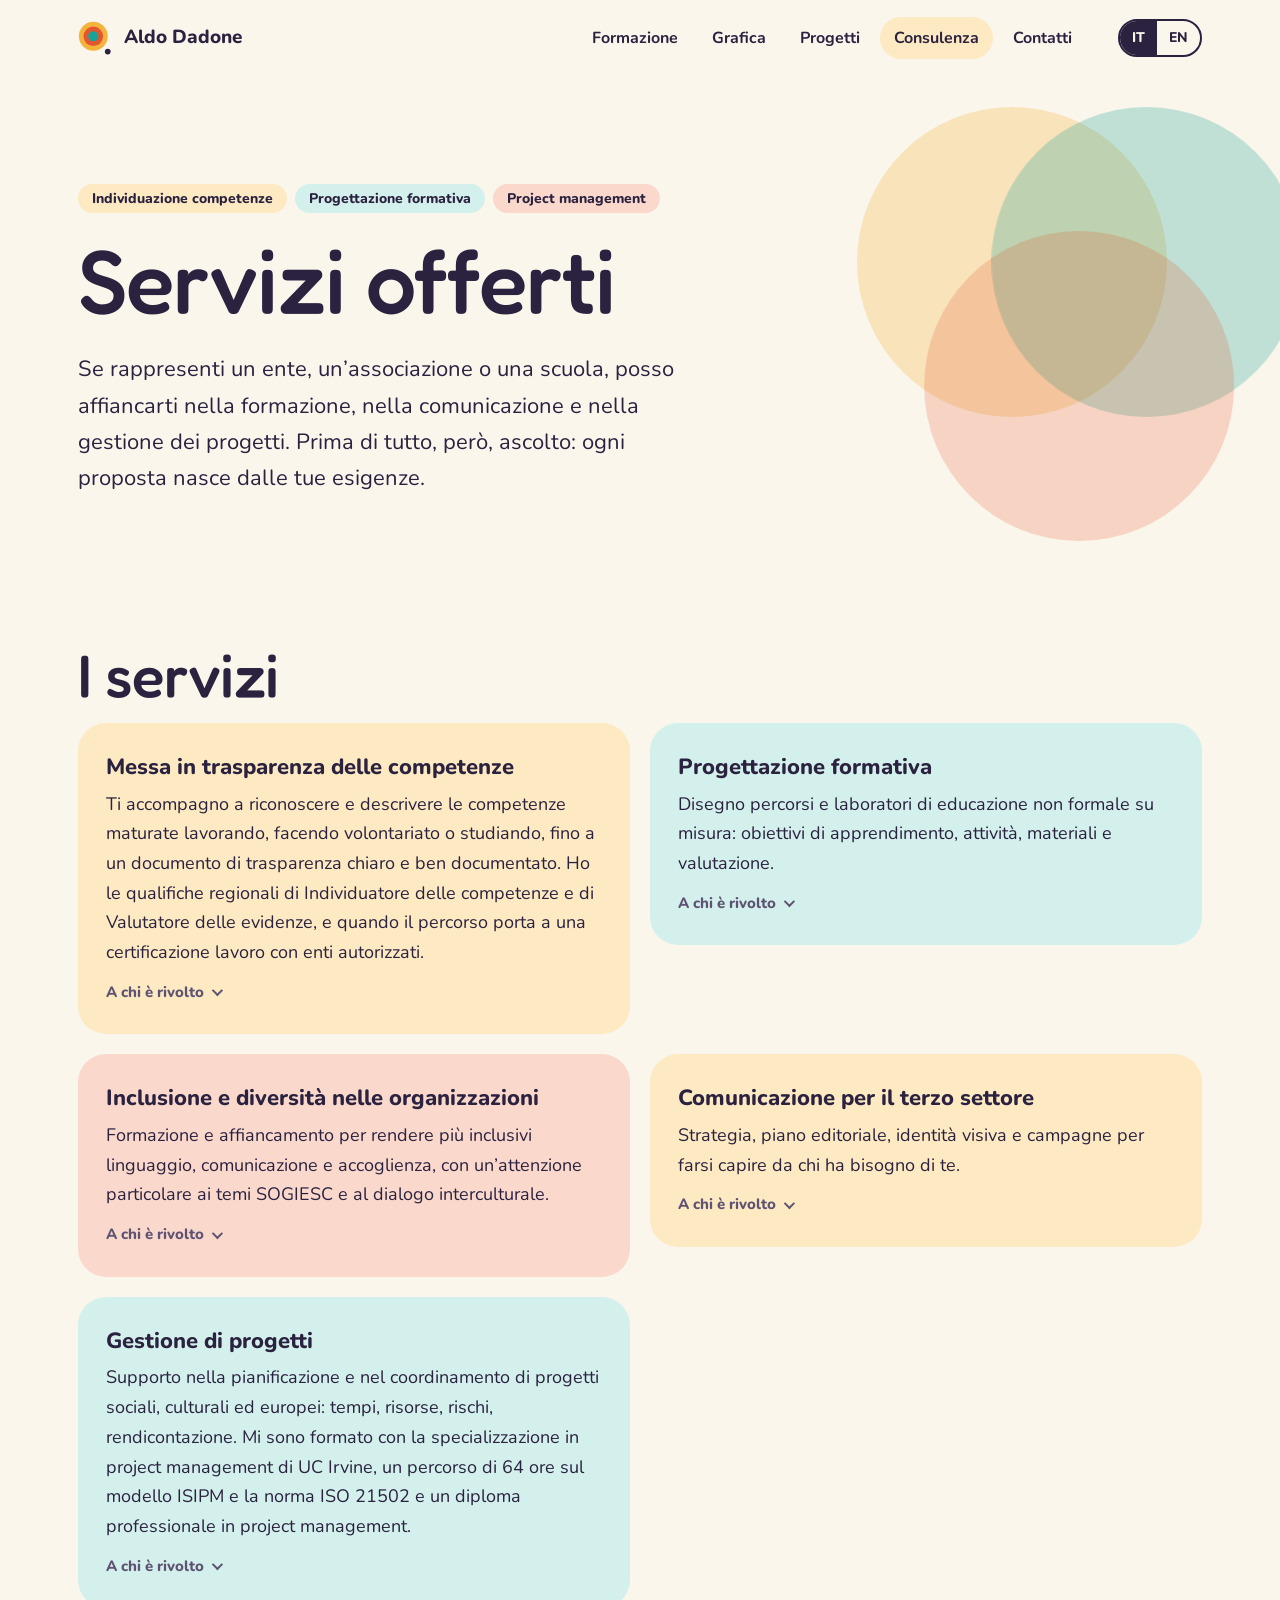
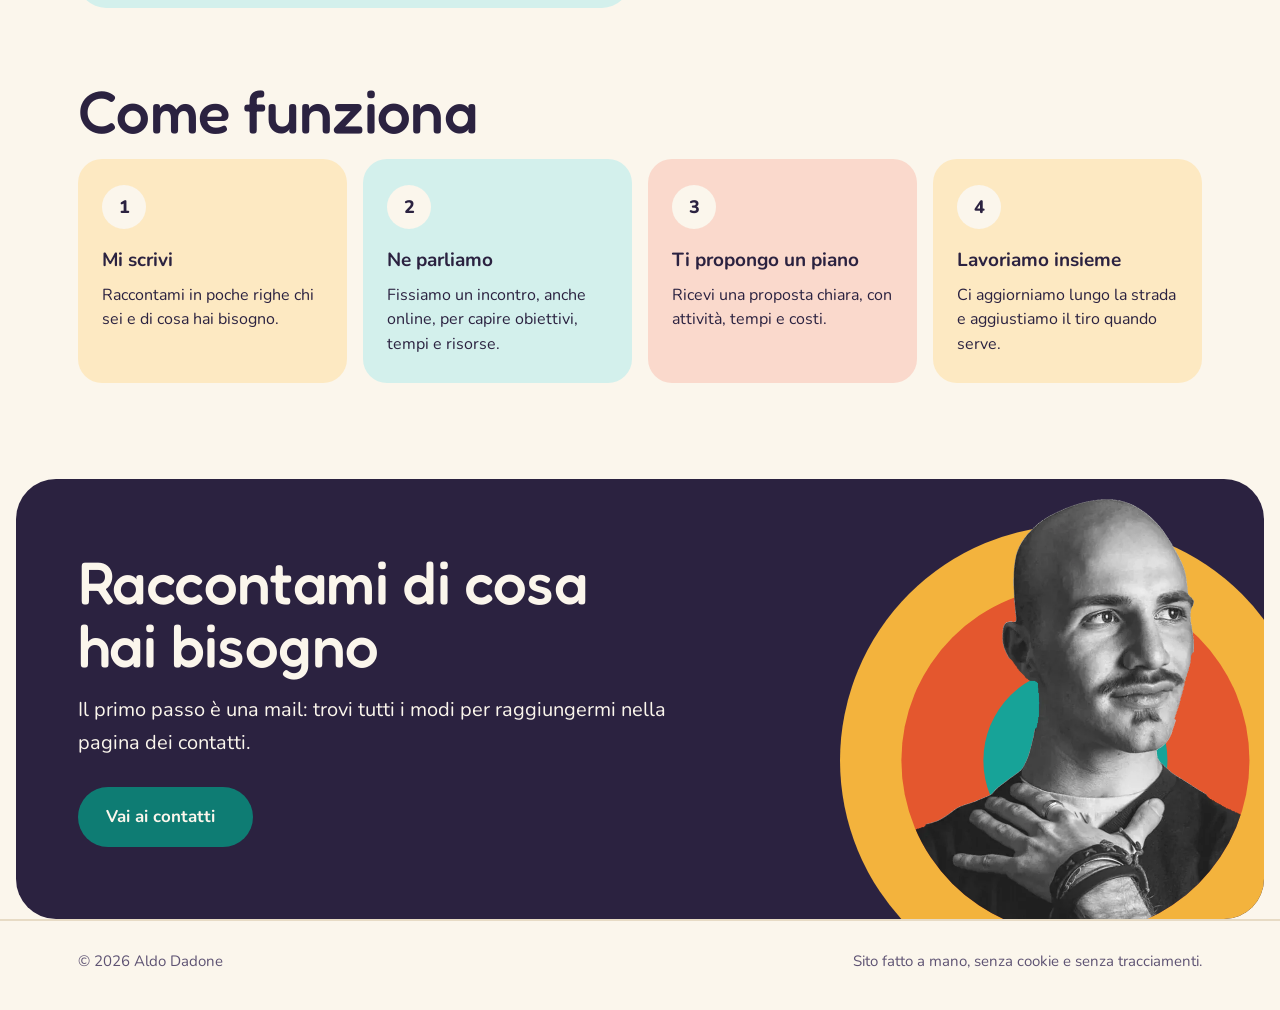
==== commit a127be72: "Add files via upload" ====
--- a/consulenza.html
+++ b/consulenza.html
@@ -3,11 +3,15 @@
 <head>
 <meta charset="utf-8">
 <meta name="viewport" content="width=device-width, initial-scale=1, viewport-fit=cover">
-<title>Consulenza · Aldo Dadone</title>
+<title>Servizi offerti · Aldo Dadone</title>
 <meta name="description" content="Messa in trasparenza delle competenze, progettazione formativa, inclusione, comunicazione per il terzo settore e gestione di progetti.">
-<meta property="og:title" content="Consulenza · Aldo Dadone">
+<link rel="alternate" hreflang="it" href="https://aldodadone.github.io/consulenza.html">
+<link rel="alternate" hreflang="en" href="https://aldodadone.github.io/en/consulenza.html">
+<link rel="alternate" hreflang="x-default" href="https://aldodadone.github.io/consulenza.html">
+<meta property="og:title" content="Servizi offerti · Aldo Dadone">
 <meta property="og:description" content="Messa in trasparenza delle competenze, progettazione formativa, inclusione, comunicazione per il terzo settore e gestione di progetti.">
 <meta property="og:type" content="website">
+<meta property="og:locale" content="it_IT">
 <meta property="og:image" content="https://aldodadone.github.io/img/og.jpg">
 <meta property="og:image:width" content="1200">
 <meta property="og:image:height" content="630">
@@ -23,14 +27,15 @@
       Aldo Dadone
     </a>
     <nav aria-label="Pagine"><ul><li><a href="formazione.html">Formazione</a></li><li><a href="grafica.html">Grafica</a></li><li><a href="progetti.html">Progetti</a></li><li><a href="consulenza.html" aria-current="page">Consulenza</a></li><li><a href="contatti.html">Contatti</a></li></ul></nav>
-    <details class="menu"><summary>Menu</summary><ul><li><a href="formazione.html">Formazione</a></li><li><a href="grafica.html">Grafica</a></li><li><a href="progetti.html">Progetti</a></li><li><a href="consulenza.html" aria-current="page">Consulenza</a></li><li><a href="contatti.html">Contatti</a></li></ul></details>
+    <div class="lingua" aria-label="Lingua"><span aria-current="true">IT</span><a href="en/consulenza.html" lang="en" hreflang="en">EN</a></div>
+    <details class="menu"><summary>Menu</summary><ul><li><a href="formazione.html">Formazione</a></li><li><a href="grafica.html">Grafica</a></li><li><a href="progetti.html">Progetti</a></li><li><a href="consulenza.html" aria-current="page">Consulenza</a></li><li><a href="contatti.html">Contatti</a></li><li><a href="en/consulenza.html" lang="en" hreflang="en">English</a></li></ul></details>
   </div>
 </header>
 <main>
 <div class="sfondo-wrap" aria-hidden="true"><svg class="sfondo" viewBox="0 0 1200 760" preserveAspectRatio="xMidYMin meet"><circle cx="960" cy="180" r="150" fill="#F3B33D" fill-opacity="0.28" style="--dx:-260px;--dy:-120px;animation:incontro 0.77s cubic-bezier(.2,.8,.2,1) 0.06s both"/><circle cx="1090" cy="180" r="150" fill="#17A398" fill-opacity="0.26" style="--dx:260px;--dy:-120px;animation:incontro 0.77s cubic-bezier(.2,.8,.2,1) 0.14s both"/><circle cx="1025" cy="300" r="150" fill="#E4572E" fill-opacity="0.22" style="--dx:0px;--dy:260px;animation:incontro 0.77s cubic-bezier(.2,.8,.2,1) 0.22s both"/></svg></div><section class="wrap testa-pagina">
-    <p class="occhiello">Consulenza</p>
-    <h1>Un aiuto su misura</h1>
-    <p class="lead">Metto a disposizione di enti, associazioni, scuole e professionisti quello che ho imparato tra aule, campagne e progetti europei. Ogni intervento parte da una conversazione per capire di cosa hai davvero bisogno.</p>
+    <ul class="etichette" aria-label="Competenze"><li>Individuazione competenze</li><li>Progettazione formativa</li><li>Project management</li></ul>
+    <h1>Servizi offerti</h1>
+    <p class="lead">Se rappresenti un ente, un’associazione o una scuola, posso affiancarti nella formazione, nella comunicazione e nella gestione dei progetti. Prima di tutto, però, ascolto: ogni proposta nasce dalle tue esigenze.</p>
   </section>
 
   <section class="wrap blocco" aria-labelledby="t-serv">
@@ -38,7 +43,7 @@
     <div class="schede due">
       <article class="scheda servizio" tabindex="0"><h3>Messa in trasparenza delle competenze</h3><p>Ti accompagno a riconoscere e descrivere le competenze maturate lavorando, facendo volontariato o studiando, fino a un documento di trasparenza chiaro e ben documentato. Ho le qualifiche regionali di Individuatore delle competenze e di Valutatore delle evidenze, e quando il percorso porta a una certificazione lavoro con enti autorizzati.</p><p class="perchi-tit">A chi è rivolto</p><div class="perchi"><div><ul class="tag"><li>Persone con esperienza da valorizzare</li><li>Enti di formazione</li></ul></div></div></article>
       <article class="scheda servizio" tabindex="0"><h3>Progettazione formativa</h3><p>Disegno percorsi e laboratori di educazione non formale su misura: obiettivi di apprendimento, attività, materiali e valutazione.</p><p class="perchi-tit">A chi è rivolto</p><div class="perchi"><div><ul class="tag"><li>Scuole</li><li>Associazioni</li><li>Enti di formazione</li><li>Partenariati europei</li></ul></div></div></article>
-      <article class="scheda servizio" tabindex="0"><h3>Inclusione e diversità nelle organizzazioni</h3><p>Formazione e affiancamento per rendere più inclusivi linguaggio, comunicazione e accoglienza, con un’attenzione particolare alle persone LGBTQIA+ e al dialogo interculturale.</p><p class="perchi-tit">A chi è rivolto</p><div class="perchi"><div><ul class="tag"><li>Associazioni</li><li>Servizi</li><li>Aziende</li><li>Gruppi di volontari</li></ul></div></div></article>
+      <article class="scheda servizio" tabindex="0"><h3>Inclusione e diversità nelle organizzazioni</h3><p>Formazione e affiancamento per rendere più inclusivi linguaggio, comunicazione e accoglienza, con un’attenzione particolare ai temi SOGIESC e al dialogo interculturale.</p><p class="perchi-tit">A chi è rivolto</p><div class="perchi"><div><ul class="tag"><li>Associazioni</li><li>Servizi</li><li>Aziende</li><li>Gruppi di volontari</li></ul></div></div></article>
       <article class="scheda servizio" tabindex="0"><h3>Comunicazione per il terzo settore</h3><p>Strategia, piano editoriale, identità visiva e campagne per farsi capire da chi ha bisogno di te.</p><p class="perchi-tit">A chi è rivolto</p><div class="perchi"><div><ul class="tag"><li>Associazioni</li><li>Cooperative</li><li>Comitati</li><li>Progetti culturali</li></ul></div></div></article>
       <article class="scheda servizio" tabindex="0"><h3>Gestione di progetti</h3><p>Supporto nella pianificazione e nel coordinamento di progetti sociali, culturali ed europei: tempi, risorse, rischi, rendicontazione. Mi sono formato con la specializzazione in project management di UC Irvine, un percorso di 64 ore sul modello ISIPM e la norma ISO 21502 e un diploma professionale in project management.</p><p class="perchi-tit">A chi è rivolto</p><div class="perchi"><div><ul class="tag"><li>Enti del terzo settore</li><li>Gruppi che partecipano a bandi</li></ul></div></div></article>
     </div>
@@ -53,7 +58,7 @@
       <li><b>Lavoriamo insieme</b><p>Ci aggiorniamo lungo la strada e aggiustiamo il tiro quando serve.</p></li>
     </ol>
   </section>
-  <section class="invito"><div class="wrap"><h2>Raccontami di cosa hai bisogno</h2><p>Il primo passo è una mail: trovi tutti i modi per raggiungermi nella pagina dei contatti.</p><a class="btn btn-pieno" href="contatti.html">Vai ai contatti</a></div><svg class="medaglione" viewBox="-24 0 948 994" role="img" aria-label="Ritratto di Aldo Dadone"><defs><clipPath id="cornice5"><circle cx="450" cy="520" r="346"/><rect x="-200" y="-200" width="1300" height="720"/></clipPath></defs><circle cx="450" cy="520" r="468" fill="#F3B33D"/><circle cx="450" cy="520" r="346" fill="#E4572E"/><circle cx="450" cy="520" r="183" fill="#17A398"/><image href="img/foto_cta.webp" x="0" y="0" width="900" height="904" clip-path="url(#cornice5)"/></svg></section>
+  <section class="invito"><div class="wrap"><h2>Raccontami di cosa hai bisogno</h2><p>Il primo passo è una mail: trovi tutti i modi per raggiungermi nella pagina dei contatti.</p><a class="btn btn-pieno" href="contatti.html">Vai ai contatti</a></div><svg class="medaglione" viewBox="-24 0 948 994" role="img" aria-label="Ritratto di Aldo Dadone"><defs><clipPath id="cornice5"><circle class="clip-cerchio" cx="450" cy="520" r="346"/><rect x="-200" y="-200" width="1300" height="720"/></clipPath></defs><circle cx="450" cy="520" r="468" fill="#F3B33D"/><circle cx="450" cy="520" r="346" fill="#E4572E"/><circle cx="450" cy="520" r="183" fill="#17A398"/><image href="img/foto_cta.webp" x="0" y="0" width="900" height="904" clip-path="url(#cornice5)"/></svg></section>
 </main>
 <footer>
   <div class="wrap">
--- a/css/style.css
+++ b/css/style.css
@@ -327,6 +327,26 @@
   .consulenza-home li:hover{transform:scale(1.04)}
 }
 
+/* la foto non cresce: si allarga la finestra circolare insieme al cerchio terracotta */
+.medaglione .clip-cerchio{transform-box:fill-box;transform-origin:center;transition:transform .6s cubic-bezier(.2,.8,.2,1)}
+@media (hover:hover) and (prefers-reduced-motion:no-preference){
+  .ritratto:hover .medaglione .clip-cerchio,.invito:hover .medaglione .clip-cerchio{transform:scale(1.06);transition-delay:.05s}
+}
+@media (hover:hover) and (prefers-reduced-motion:no-preference){
+  .ritratto:hover .medaglione>circle:nth-of-type(1),.invito:hover .medaglione>circle:nth-of-type(1){transform:scale(1.07)}
+  .ritratto:hover .medaglione>circle:nth-of-type(2),.invito:hover .medaglione>circle:nth-of-type(2),
+  .ritratto:hover .medaglione .clip-cerchio,.invito:hover .medaglione .clip-cerchio{transform:scale(1.1)}
+  .ritratto:hover .medaglione>circle:nth-of-type(3),.invito:hover .medaglione>circle:nth-of-type(3){transform:scale(1.18)}
+}
+
+/* etichette delle competenze sopra i titoli */
+.etichette{display:flex;flex-wrap:wrap;gap:8px;list-style:none;margin:0 0 20px;padding:0;max-width:min(640px,100%)}
+.etichette li{border-radius:999px;padding:5px 14px;font-weight:800;font-size:14px;line-height:1.4;background:var(--t1)}
+.etichette li:nth-child(3n+2){background:var(--t2)} .etichette li:nth-child(3n){background:var(--t3)}
+
+.btn-vuoto{background:var(--fondo)}
+.banda .btn-vuoto{background:transparent}
+
 /* sfondi illustrati */
 main{position:relative}
 .sfondo-wrap{position:absolute;left:0;right:0;top:0;display:flex;justify-content:center;pointer-events:none;z-index:0;overflow:hidden}
@@ -341,6 +361,7 @@
 @media (max-width:600px){.sfondo-wrap{opacity:.45}}
 @media (prefers-color-scheme:dark){:root:not([data-theme="light"]) .sfondo-wrap{opacity:.4}}
 :root[data-theme="dark"] .sfondo-wrap{opacity:.4}
+@media (min-width:601px){.testa-pagina.testa-alta{min-height:calc(min(1240px,100vw)*.6)}}
 .credito{font-size:14px;color:var(--tenue);margin:24px 0 0}
 .credito a{color:inherit}
 @keyframes pop{from{transform:scale(0);opacity:0}to{transform:scale(1);opacity:1}}
@@ -357,3 +378,6 @@
   .aereo-anim,.sfondo .temp{display:none}
   .aereo-fermo{display:inline}
 }
+
+.lingua{margin-left:8px}
+.lingua a{color:inherit}
